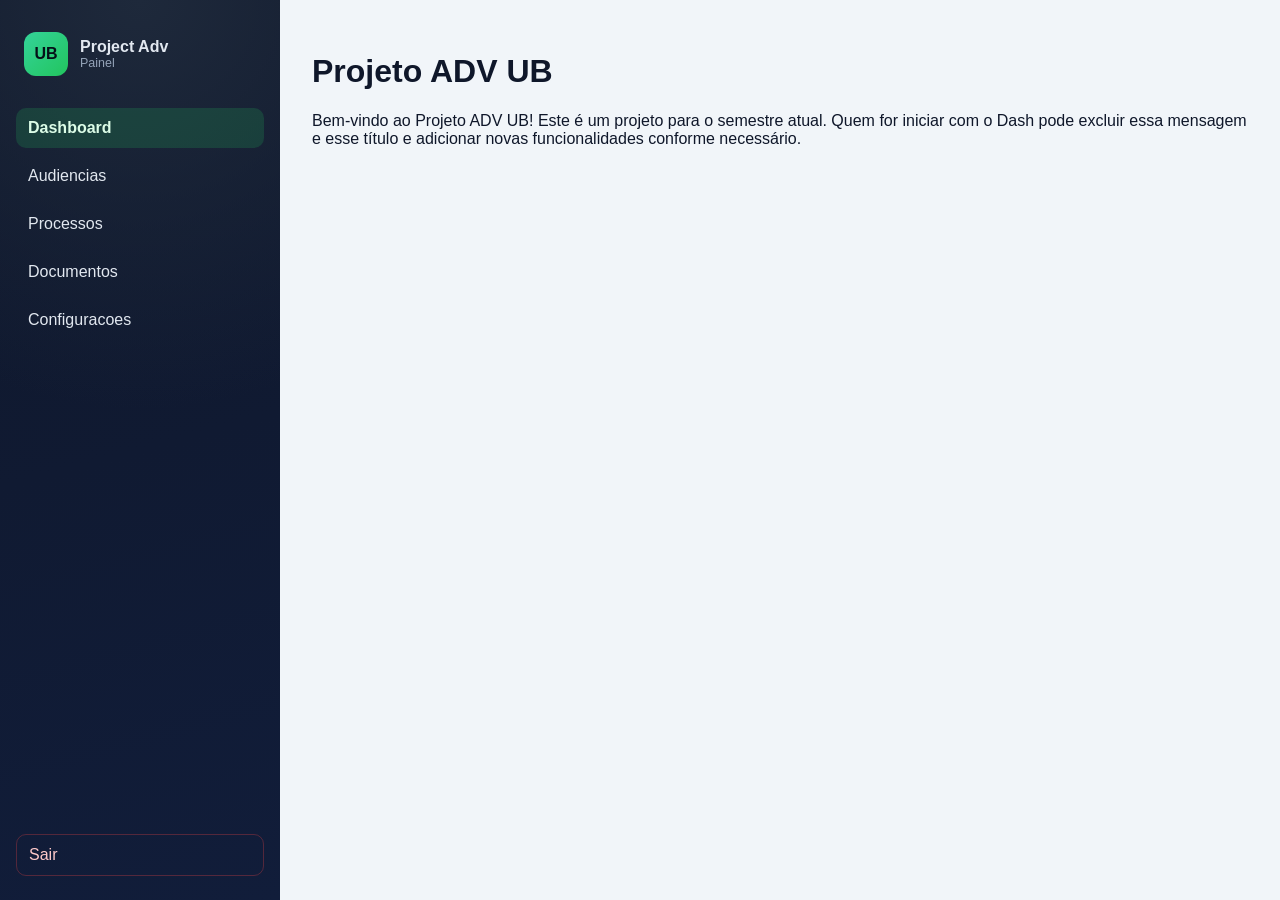
==== pages/dashboard/index.html @ 598d3404 "feat: criação do dashboard e estrutura de paginas" ====
<!doctype html>
<html lang="en">
  <head>
    <meta charset="UTF-8" />
    <meta name="viewport" content="width=device-width, initial-scale=1.0" />
    <title>Projeto ADV UB</title>
    <link rel="stylesheet" href="../../assets/global.css" />
    <link rel="stylesheet" href="../../Components/sidebar/sidebar.css" />
  </head>
  <body>
    <div class="layout">
      <app-sidebar current="dashboard" root-prefix="../../"></app-sidebar>

      <main class="content">
        <h1>Projeto ADV UB</h1>
        <p>
          Bem-vindo ao Projeto ADV UB! Este é um projeto para o semestre atual.
          Quem for iniciar com o Dash pode excluir essa mensagem e esse título e
          adicionar novas funcionalidades conforme necessário.
        </p>
      </main>
    </div>

    <script src="../../Components/sidebar/sidebar.js"></script>
  </body>
</html>
---- assets/global.css ----
body {
  margin: 0;
  font-family: "Segoe UI", Tahoma, Geneva, Verdana, sans-serif;
  background: #f1f5f9;
  color: #0f172a;
}

.layout {
  display: flex;
  min-height: 100vh;
}

.content {
  flex: 1;
  padding: 32px;
}

@media (max-width: 900px) {
  .layout {
    flex-direction: column;
  }
}
---- Components/sidebar/sidebar.css ----
:root {
  --sidebar-bg: #0f172a;
  --sidebar-bg-soft: #111d3a;
  --sidebar-text: #e2e8f0;
  --sidebar-muted: #94a3b8;
  --sidebar-accent: #22c55e;
  --sidebar-danger: #ef4444;
  --sidebar-width: 280px;
}

* {
  box-sizing: border-box;
}

.sidebar {
  width: var(--sidebar-width);
  min-height: 100vh;
  padding: 24px 16px;
  display: flex;
  flex-direction: column;
  gap: 24px;
  background:
    radial-gradient(circle at top, #1e293b 0%, transparent 45%),
    linear-gradient(165deg, var(--sidebar-bg) 0%, var(--sidebar-bg-soft) 100%);
  color: var(--sidebar-text);
  font-family: "Segoe UI", Tahoma, Geneva, Verdana, sans-serif;
}

.sidebar__logo {
  display: flex;
  align-items: center;
  gap: 12px;
  padding: 8px;
}

.sidebar__logo-badge {
  width: 44px;
  height: 44px;
  border-radius: 12px;
  display: grid;
  place-items: center;
  font-weight: 700;
  color: #041018;
  background: linear-gradient(135deg, #34d399 0%, #22c55e 100%);
}

.sidebar__logo-text {
  display: flex;
  flex-direction: column;
  line-height: 1.2;
}

.sidebar__logo-text strong {
  font-size: 1rem;
}

.sidebar__logo-text small {
  color: var(--sidebar-muted);
  font-size: 0.78rem;
}

.sidebar__nav {
  display: flex;
  flex-direction: column;
  gap: 8px;
}

.sidebar__link {
  text-decoration: none;
  color: var(--sidebar-text);
  padding: 11px 12px;
  border-radius: 10px;
  transition:
    background-color 0.2s ease,
    transform 0.2s ease;
}

.sidebar__link:hover {
  background-color: rgb(148 163 184 / 12%);
  transform: translateX(2px);
}

.sidebar__link.is-active {
  background-color: rgb(34 197 94 / 18%);
  color: #dcfce7;
  font-weight: 600;
}

.sidebar__logout {
  margin-top: auto;
  color: #fecaca;
  border: 1px solid rgb(239 68 68 / 30%);
}

.sidebar__logout:hover {
  background-color: rgb(239 68 68 / 20%);
}

@media (max-width: 900px) {
  .sidebar {
    width: 100%;
    min-height: auto;
    border-radius: 0 0 16px 16px;
  }

  .sidebar__nav {
    gap: 4px;
  }
}
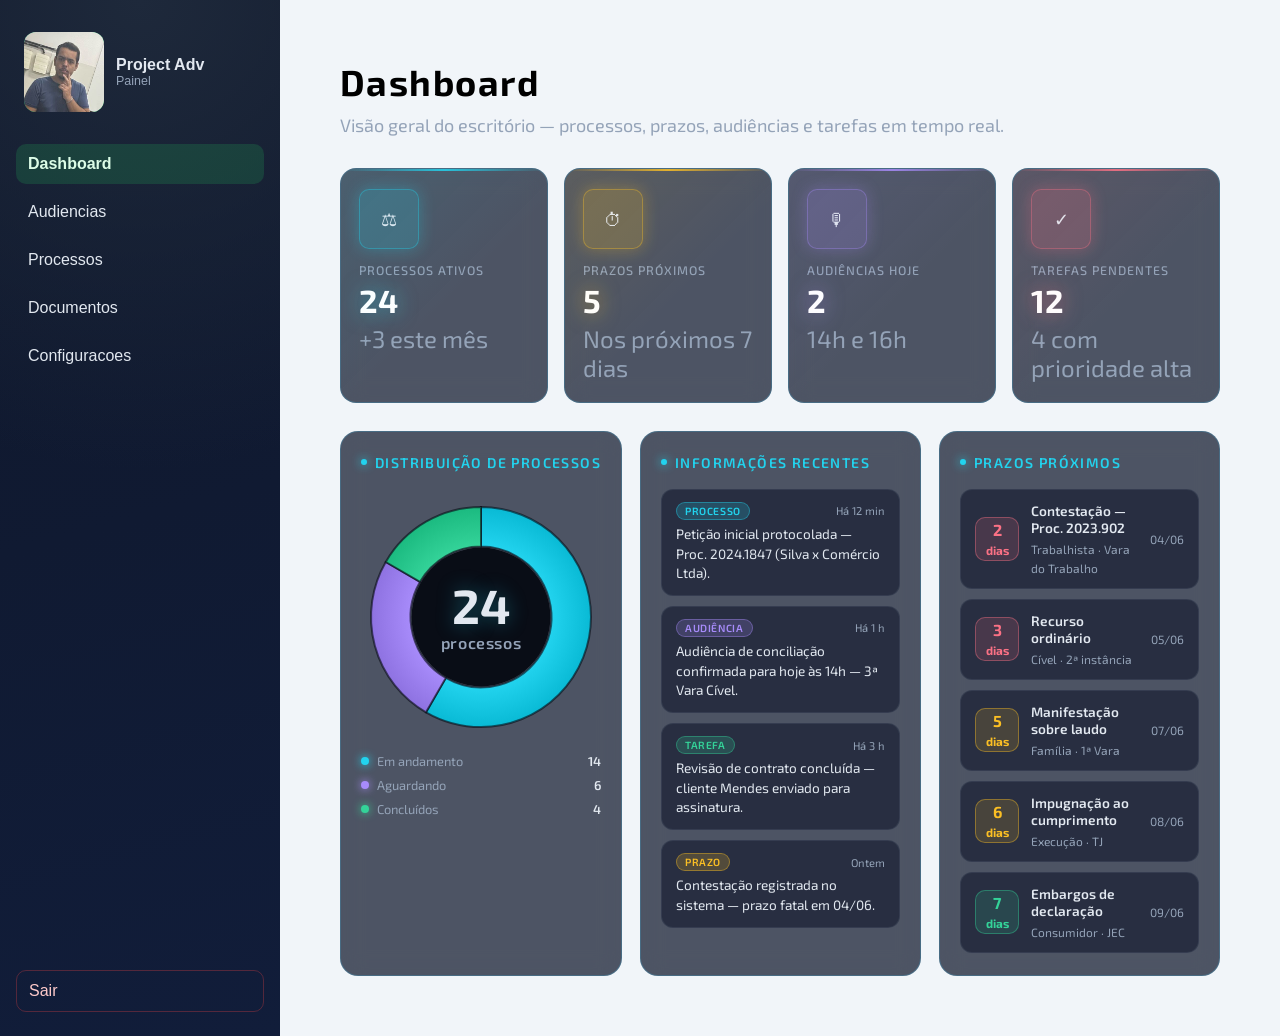
==== commit d5a2493b: "feat:dashboard e  estilizaçao de mobile para responsividade do sidebar" ====
--- a/pages/dashboard/index.html
+++ b/pages/dashboard/index.html
@@ -1,26 +1,160 @@
 <!doctype html>
-<html lang="en">
+<html lang="pt-BR">
   <head>
     <meta charset="UTF-8" />
     <meta name="viewport" content="width=device-width, initial-scale=1.0" />
-    <title>Projeto ADV UB</title>
+    <title>Dashboard | Projeto ADV UB</title>
     <link rel="stylesheet" href="../../assets/global.css" />
     <link rel="stylesheet" href="../../Components/sidebar/sidebar.css" />
+    <link rel="stylesheet" href="dashboard.css" />
   </head>
   <body>
     <div class="layout">
       <app-sidebar current="dashboard" root-prefix="../../"></app-sidebar>
 
       <main class="content">
-        <h1>Projeto ADV UB</h1>
-        <p>
-          Bem-vindo ao Projeto ADV UB! Este é um projeto para o semestre atual.
-          Quem for iniciar com o Dash pode excluir essa mensagem e esse título e
-          adicionar novas funcionalidades conforme necessário.
-        </p>
+        <section class="dashboard">
+          <header class="dashboard__header">
+            <h1 class="dashboard__title">Dashboard</h1>
+            <p class="dashboard__subtitle">Visão geral do escritório — processos, prazos, audiências e tarefas em tempo real.</p>
+          </header>
+
+          <div class="dashboard__kpi-grid">
+            <article class="kpi-card kpi-card--cyan">
+              <div class="kpi-card__icon" aria-hidden="true">⚖</div>
+              <p class="kpi-card__label">Processos ativos</p>
+              <p class="kpi-card__value">24</p>
+              <p class="kpi-card__hint">+3 este mês</p>
+            </article>
+
+            <article class="kpi-card kpi-card--amber">
+              <div class="kpi-card__icon" aria-hidden="true">⏱</div>
+              <p class="kpi-card__label">Prazos próximos</p>
+              <p class="kpi-card__value">5</p>
+              <p class="kpi-card__hint">Nos próximos 7 dias</p> 
+            </article>
+
+            <article class="kpi-card kpi-card--purple">
+              <div class="kpi-card__icon" aria-hidden="true">🎙</div>
+              <p class="kpi-card__label">Audiências hoje</p>
+              <p class="kpi-card__value">2</p>
+              <p class="kpi-card__hint">14h e 16h</p>
+            </article>
+
+            <article class="kpi-card kpi-card--rose">
+              <div class="kpi-card__icon" aria-hidden="true">✓</div>
+              <p class="kpi-card__label">Tarefas pendentes</p>
+              <p class="kpi-card__value">12</p>
+              <p class="kpi-card__hint">4 com prioridade alta</p>
+            </article>
+          </div>
+
+          <div class="dashboard__panels">
+            <article class="panel panel--chart">
+              <h2 class="panel__title">Distribuição de processos</h2>
+              <div class="chart-wrap">
+                <canvas id="processChart" aria-label="Gráfico circular de processos"></canvas>
+                <div class="chart-center" aria-hidden="true">
+                  <span class="chart-center__value" id="chartTotal">24</span>
+                  <span class="chart-center__label">processos</span>
+                </div>
+              </div>
+              <ul class="chart-legend" id="chartLegend"></ul>
+            </article>
+
+            <article class="panel">
+              <h2 class="panel__title">Informações recentes</h2>
+              <ul class="feed-list">
+                <li class="feed-item">
+                  <div class="feed-item__meta">
+                    <span class="feed-item__tag" style="--tag-color: #22d3ee">Processo</span>
+                    <time class="feed-item__time">Há 12 min</time>
+                  </div>
+                  <p class="feed-item__text">
+                    Petição inicial protocolada — Proc. 2024.1847 (Silva x Comércio Ltda).
+                  </p>
+                </li>
+                <li class="feed-item">
+                  <div class="feed-item__meta">
+                    <span class="feed-item__tag" style="--tag-color: #a78bfa">Audiência</span>
+                    <time class="feed-item__time">Há 1 h</time>
+                  </div>
+                  <p class="feed-item__text">
+                    Audiência de conciliação confirmada para hoje às 14h — 3ª Vara Cível.
+                  </p>
+                </li>
+                <li class="feed-item">
+                  <div class="feed-item__meta">
+                    <span class="feed-item__tag" style="--tag-color: #34d399">Tarefa</span>
+                    <time class="feed-item__time">Há 3 h</time>
+                  </div>
+                  <p class="feed-item__text">
+                    Revisão de contrato concluída — cliente Mendes enviado para assinatura.
+                  </p>
+                </li>
+                <li class="feed-item">
+                  <div class="feed-item__meta">
+                    <span class="feed-item__tag" style="--tag-color: #fbbf24">Prazo</span>
+                    <time class="feed-item__time">Ontem</time>
+                  </div>
+                  <p class="feed-item__text">
+                    Contestação registrada no sistema — prazo fatal em 04/06.
+                  </p>
+                </li>
+              </ul>
+            </article>
+
+            <article class="panel">
+              <h2 class="panel__title">Prazos próximos</h2>
+              <ul class="deadline-list">
+                <li class="deadline-item deadline-item--urgent">
+                  <div class="deadline-item__days"><span>2</span>dias</div>
+                  <div class="deadline-item__info">
+                    <strong>Contestação — Proc. 2023.902</strong>
+                    <small>Trabalhista · Vara do Trabalho</small>
+                  </div>
+                  <time class="deadline-item__date">04/06</time>
+                </li>
+                <li class="deadline-item deadline-item--urgent">
+                  <div class="deadline-item__days"><span>3</span>dias</div>
+                  <div class="deadline-item__info">
+                    <strong>Recurso ordinário</strong>
+                    <small>Cível · 2ª instância</small>
+                  </div>
+                  <time class="deadline-item__date">05/06</time>
+                </li>
+                <li class="deadline-item deadline-item--warning">
+                  <div class="deadline-item__days"><span>5</span>dias</div>
+                  <div class="deadline-item__info">
+                    <strong>Manifestação sobre laudo</strong>
+                    <small>Família · 1ª Vara</small>
+                  </div>
+                  <time class="deadline-item__date">07/06</time>
+                </li>
+                <li class="deadline-item deadline-item--warning">
+                  <div class="deadline-item__days"><span>6</span>dias</div>
+                  <div class="deadline-item__info">
+                    <strong>Impugnação ao cumprimento</strong>
+                    <small>Execução · TJ</small>
+                  </div>
+                  <time class="deadline-item__date">08/06</time>
+                </li>
+                <li class="deadline-item deadline-item--normal">
+                  <div class="deadline-item__days"><span>7</span>dias</div>
+                  <div class="deadline-item__info">
+                    <strong>Embargos de declaração</strong>
+                    <small>Consumidor · JEC</small>
+                  </div>
+                  <time class="deadline-item__date">09/06</time>
+                </li>
+              </ul>
+            </article>
+          </div>
+        </section>
       </main>
     </div>
 
     <script src="../../Components/sidebar/sidebar.js"></script>
+    <script src="dashboard.js"></script>
   </body>
 </html>
--- a/assets/global.css
+++ b/assets/global.css
@@ -7,16 +7,26 @@
 
 .layout {
   display: flex;
+  align-items: stretch;
   min-height: 100vh;
+}
+
+app-sidebar {
+  display: flex;
+  align-self: stretch;
 }
 
 .content {
   flex: 1;
-  padding: 32px;
+  padding: 60px;
 }
 
 @media (max-width: 900px) {
   .layout {
     flex-direction: column;
   }
+
+  .layout .content {
+    padding-top: calc(var(--sidebar-mobile-bar, 56px) + 24px);
+  }
 }
--- a/Components/sidebar/sidebar.css
+++ b/Components/sidebar/sidebar.css
@@ -6,15 +6,32 @@
   --sidebar-accent: #22c55e;
   --sidebar-danger: #ef4444;
   --sidebar-width: 280px;
+  --sidebar-mobile-bar: 56px;
 }
 
 * {
   box-sizing: border-box;
 }
 
+.sidebar-shell {
+  display: flex;
+  flex-shrink: 0;
+  align-self: stretch;
+  min-height: 100vh;
+}
+
+.sidebar-mobile-bar {
+  display: none;
+}
+
+.sidebar-overlay {
+  display: none;
+}
+
 .sidebar {
   width: var(--sidebar-width);
-  min-height: 100vh;
+  min-height: 100%;
+  flex: 1;
   padding: 24px 16px;
   display: flex;
   flex-direction: column;
@@ -26,6 +43,32 @@
   font-family: "Segoe UI", Tahoma, Geneva, Verdana, sans-serif;
 }
 
+.sidebar__header {
+  display: flex;
+  align-items: center;
+  justify-content: space-between;
+  gap: 12px;
+}
+
+.sidebar__close {
+  display: none;
+  width: 36px;
+  height: 36px;
+  border: 1px solid rgb(148 163 184 / 25%);
+  border-radius: 10px;
+  background: rgb(148 163 184 / 10%);
+  color: var(--sidebar-text);
+  cursor: pointer;
+  place-items: center;
+  font-size: 1.25rem;
+  line-height: 1;
+  transition: background-color 0.2s ease;
+}
+
+.sidebar__close:hover {
+  background: rgb(148 163 184 / 20%);
+}
+
 .sidebar__logo {
   display: flex;
   align-items: center;
@@ -33,15 +76,22 @@
   padding: 8px;
 }
 
+.sidebar__logo-badge-wrap {
+  width: 80px;
+  height: 80px;
+  border-radius: 12px;
+  overflow: hidden;
+  flex-shrink: 0;
+  background: linear-gradient(135deg, #34d399 0%, #22c55e 100%);
+}
+
 .sidebar__logo-badge {
-  width: 44px;
-  height: 44px;
-  border-radius: 12px;
-  display: grid;
-  place-items: center;
-  font-weight: 700;
-  color: #041018;
-  background: linear-gradient(135deg, #34d399 0%, #22c55e 100%);
+  width: 100%;
+  height: 100%;
+  display: block;
+  object-fit: cover;
+  object-position: center;
+  transform: scale(1.55);
 }
 
 .sidebar__logo-text {
@@ -96,14 +146,134 @@
   background-color: rgb(239 68 68 / 20%);
 }
 
+.sidebar-toggle {
+  display: none;
+  width: 40px;
+  height: 40px;
+  padding: 0;
+  border: none;
+  border-radius: 10px;
+  background: linear-gradient(165deg, var(--sidebar-bg) 0%, var(--sidebar-bg-soft) 100%);
+  cursor: pointer;
+  flex-direction: column;
+  align-items: center;
+  justify-content: center;
+  gap: 5px;
+}
+
+.sidebar-toggle span {
+  display: block;
+  width: 20px;
+  height: 2px;
+  border-radius: 2px;
+  background: var(--sidebar-text);
+  transition: transform 0.25s ease, opacity 0.25s ease;
+}
+
+.sidebar-shell.is-open .sidebar-toggle span:nth-child(1) {
+  transform: translateY(7px) rotate(45deg);
+}
+
+.sidebar-shell.is-open .sidebar-toggle span:nth-child(2) {
+  opacity: 0;
+}
+
+.sidebar-shell.is-open .sidebar-toggle span:nth-child(3) {
+  transform: translateY(-7px) rotate(-45deg);
+}
+
 @media (max-width: 900px) {
+  app-sidebar {
+    display: block;
+    min-height: 0;
+    height: 0;
+  }
+
+  .sidebar-shell {
+    display: block;
+    position: static;
+    min-height: 0;
+    height: 0;
+  }
+
+  .sidebar-mobile-bar {
+    display: flex;
+    align-items: center;
+    gap: 14px;
+    position: fixed;
+    top: 0;
+    left: 0;
+    right: 0;
+    z-index: 400;
+    height: var(--sidebar-mobile-bar);
+    padding: 0 16px;
+    background:
+      radial-gradient(circle at top, #1e293b 0%, transparent 45%),
+      linear-gradient(165deg, var(--sidebar-bg) 0%, var(--sidebar-bg-soft) 100%);
+    border-bottom: 1px solid rgb(148 163 184 / 15%);
+    box-shadow: 0 4px 24px rgb(0 0 0 / 25%);
+  }
+
+  .sidebar-toggle {
+    display: flex;
+  }
+
+  .sidebar-mobile-bar__title {
+    font-size: 0.95rem;
+    font-weight: 600;
+    color: var(--sidebar-text);
+    letter-spacing: 0.02em;
+  }
+
+  .sidebar-overlay {
+    display: block;
+    position: fixed;
+    inset: 0;
+    z-index: 500;
+    background: rgb(2 6 23 / 65%);
+    backdrop-filter: blur(2px);
+    opacity: 0;
+    visibility: hidden;
+    pointer-events: none;
+    transition:
+      opacity 0.3s ease,
+      visibility 0.3s ease;
+  }
+
+  .sidebar-shell.is-open .sidebar-overlay {
+    opacity: 1;
+    visibility: visible;
+    pointer-events: auto;
+  }
+
   .sidebar {
-    width: 100%;
-    min-height: auto;
-    border-radius: 0 0 16px 16px;
+    position: fixed;
+    top: 0;
+    left: 0;
+    z-index: 600;
+    width: min(var(--sidebar-width), 88vw);
+    height: 100dvh;
+    min-height: 100dvh;
+    flex: none;
+    transform: translateX(-105%);
+    transition: transform 0.32s cubic-bezier(0.4, 0, 0.2, 1);
+    border-radius: 0;
+    box-shadow: 8px 0 32px rgb(0 0 0 / 35%);
+  }
+
+  .sidebar-shell.is-open .sidebar {
+    transform: translateX(0);
+  }
+
+  .sidebar__close {
+    display: grid;
   }
 
   .sidebar__nav {
     gap: 4px;
   }
-}
+
+  body.sidebar-open {
+    overflow: hidden;
+  }
+}
--- a/pages/dashboard/dashboard.css
+++ b/pages/dashboard/dashboard.css
@@ -0,0 +1,393 @@
+@import url("https://fonts.googleapis.com/css2?family=Exo+2:wght@400;500;600;700&display=swap");
+
+.dashboard {
+  --dash-bg: #070b14;
+  --dash-surface: rgba(15, 23, 42, 0.72);
+  --dash-border: rgba(56, 189, 248, 0.22);
+  --dash-text: #e2e8f0;
+  --dash-muted: #94a3b8;
+  --dash-cyan: #22d3ee;
+  --dash-purple: #a78bfa;
+  --dash-amber: #fbbf24;
+  --dash-rose: #fb7185;
+  --dash-emerald: #34d399;
+  font-family: "Exo 2", "Segoe UI", sans-serif;
+  color: var(--dash-text);
+  max-width: 1280px;
+}
+
+.dashboard__header {
+  margin-bottom: 28px;
+}
+
+.dashboard__title {
+  margin: 0 0 8px;
+  font-size: clamp(1.75rem, 3vw, 2.25rem);
+  font-weight: 700;
+  letter-spacing: 0.04em;
+  background: black;
+  -webkit-background-clip: text;
+  background-clip: text;
+  color: transparent;
+}
+
+.dashboard__subtitle {
+  margin: 0;
+  color: var(--dash-muted);
+  line-height: 1.6;
+  font-size: 18px;
+  white-space: nowrap;
+}
+
+.dashboard__kpi-grid {
+  display: grid;
+  grid-template-columns: repeat(4, 1fr);
+  gap: 16px;
+  margin-bottom: 28px;
+}
+
+.kpi-card {
+  position: relative;
+  padding: 20px 18px;
+  border-radius: 16px;
+  background: var(--dash-surface);
+  border: 1px solid var(--dash-border);
+  backdrop-filter: blur(12px);
+  overflow: hidden;
+  transition: transform 0.25s ease, box-shadow 0.25s ease;
+}
+
+.kpi-card::before {
+  content: "";
+  position: absolute;
+  inset: 0;
+  background: linear-gradient(135deg, var(--glow-color, var(--dash-cyan)) 0%, transparent 55%);
+  opacity: 0.08;
+  pointer-events: none;
+}
+
+.kpi-card::after {
+  content: "";
+  position: absolute;
+  top: 0;
+  left: 0;
+  right: 0;
+  height: 2px;
+  background: linear-gradient(90deg, transparent, var(--glow-color, var(--dash-cyan)), transparent);
+  opacity: 0.85;
+}
+
+.kpi-card:hover {
+  transform: translateY(-3px);
+  box-shadow: 0 12px 32px rgba(0, 0, 0, 0.35), 0 0 24px color-mix(in srgb, var(--glow-color) 25%, transparent);
+}
+
+.kpi-card--cyan { --glow-color: var(--dash-cyan); }
+.kpi-card--amber { --glow-color: var(--dash-amber); }
+.kpi-card--purple { --glow-color: var(--dash-purple); }
+.kpi-card--rose { --glow-color: var(--dash-rose); }
+
+.kpi-card__icon {
+  width: 60px;
+  height: 60px;
+  margin-bottom: 14px;
+  border-radius: 10px;
+  display: grid;
+  place-items: center;
+  font-size: 1.1rem;
+  background: color-mix(in srgb, var(--glow-color) 18%, transparent);
+  border: 1px solid color-mix(in srgb, var(--glow-color) 35%, transparent);
+  box-shadow: 0 0 16px color-mix(in srgb, var(--glow-color) 30%, transparent);
+}
+
+.kpi-card__label {
+  margin: 0 0 6px;
+  font-size: 0.78rem;
+  font-weight: 500;
+  text-transform: uppercase;
+  letter-spacing: 0.08em;
+  color: var(--dash-muted);
+}
+
+.kpi-card__value {
+  margin: 0;
+  font-size: 2rem;
+  font-weight: 700;
+  line-height: 1;
+  color: #fff;
+  text-shadow: 0 0 20px color-mix(in srgb, var(--glow-color) 50%, transparent);
+}
+
+.kpi-card__hint {
+  margin: 8px 0 0;
+  font-size: 24px;
+  color: var(--dash-muted);
+}
+
+.dashboard__panels {
+  display: grid;
+  grid-template-columns: 1fr 1.1fr 1.1fr;
+  gap: 18px;
+}
+
+.panel {
+  border-radius: 18px;
+  background: var(--dash-surface);
+  border: 1px solid var(--dash-border);
+  backdrop-filter: blur(12px);
+  padding: 22px 20px;
+  min-height: 320px;
+  display: flex;
+  flex-direction: column;
+}
+
+.panel__title {
+  margin: 0 0 18px;
+  font-size: 14px;
+  font-weight: 600;
+  text-transform: uppercase;
+  letter-spacing: 0.1em;
+  color: var(--dash-cyan);
+  display: flex;
+  align-items: center;
+  gap: 8px;
+}
+
+.panel__title::before {
+  content: "";
+  width: 6px;
+  height: 6px;
+  border-radius: 50%;
+  background: var(--dash-cyan);
+  box-shadow: 0 0 10px var(--dash-cyan);
+}
+
+.panel--chart {
+  align-items: center;
+}
+
+.chart-wrap {
+  position: relative;
+  width: 240px;
+  height: 240px;
+  margin: 8px auto 16px;
+  flex-shrink: 0;
+}
+
+.chart-wrap canvas {
+  display: block;
+  width: 100%;
+  height: 100%;
+}
+
+.chart-center {
+  position: absolute;
+  inset: 0;
+  display: flex;
+  flex-direction: column;
+  align-items: center;
+  justify-content: center;
+  gap: 4px;
+  pointer-events: none;
+  text-align: center;
+}
+
+.chart-center__value {
+  font-size: 3rem;
+  font-weight: 700;
+  line-height: 1;
+  color: #e2e8f0;
+  text-shadow: 0 0 20px rgba(34, 211, 238, 0.35);
+}
+
+.chart-center__label {
+  font-size: 1rem;
+  font-weight: 600;
+  letter-spacing: 0.04em;
+  text-transform: lowercase;
+  color: #94a3b8;
+}
+
+.chart-legend {
+  list-style: none;
+  margin: 0;
+  padding: 0;
+  width: 100%;
+  display: flex;
+  flex-direction: column;
+  gap: 8px;
+}
+
+.chart-legend li {
+  display: flex;
+  align-items: center;
+  justify-content: space-between;
+  font-size: 0.8rem;
+  color: var(--dash-muted);
+}
+
+.chart-legend__dot {
+  width: 8px;
+  height: 8px;
+  border-radius: 50%;
+  margin-right: 8px;
+  flex-shrink: 0;
+}
+
+.chart-legend__label {
+  display: flex;
+  align-items: center;
+  flex: 1;
+}
+
+.chart-legend__value {
+  font-weight: 600;
+  color: var(--dash-text);
+}
+
+.feed-list {
+  list-style: none;
+  margin: 0;
+  padding: 0;
+  flex: 1;
+  display: flex;
+  flex-direction: column;
+  gap: 10px;
+  overflow-y: auto;
+}
+
+.feed-item {
+  padding: 12px 14px;
+  border-radius: 12px;
+  background: rgba(15, 23, 42, 0.6);
+  border: 1px solid rgba(148, 163, 184, 0.12);
+  transition: border-color 0.2s ease;
+}
+
+.feed-item:hover {
+  border-color: rgba(34, 211, 238, 0.35);
+}
+
+.feed-item__meta {
+  display: flex;
+  justify-content: space-between;
+  align-items: center;
+  gap: 8px;
+  margin-bottom: 4px;
+}
+
+.feed-item__tag {
+  font-size: 0.65rem;
+  font-weight: 600;
+  text-transform: uppercase;
+  letter-spacing: 0.06em;
+  padding: 2px 8px;
+  border-radius: 999px;
+  background: color-mix(in srgb, var(--tag-color, var(--dash-cyan)) 20%, transparent);
+  color: var(--tag-color, var(--dash-cyan));
+  border: 1px solid color-mix(in srgb, var(--tag-color) 40%, transparent);
+}
+
+.feed-item__time {
+  font-size: 0.7rem;
+  color: var(--dash-muted);
+}
+
+.feed-item__text {
+  margin: 0;
+  font-size: 0.85rem;
+  line-height: 1.45;
+  color: var(--dash-text);
+}
+
+.deadline-list {
+  list-style: none;
+  margin: 0;
+  padding: 0;
+  flex: 1;
+  display: flex;
+  flex-direction: column;
+  gap: 10px;
+}
+
+.deadline-item {
+  display: grid;
+  grid-template-columns: auto 1fr auto;
+  align-items: center;
+  gap: 12px;
+  padding: 12px 14px;
+  border-radius: 12px;
+  background: rgba(15, 23, 42, 0.6);
+  border: 1px solid rgba(148, 163, 184, 0.12);
+}
+
+.deadline-item__days {
+  width: 44px;
+  height: 44px;
+  border-radius: 10px;
+  display: grid;
+  place-items: center;
+  font-size: 0.75rem;
+  font-weight: 700;
+  line-height: 1.1;
+  text-align: center;
+  background: color-mix(in srgb, var(--urgency-color) 15%, transparent);
+  color: var(--urgency-color);
+  border: 1px solid color-mix(in srgb, var(--urgency-color) 40%, transparent);
+}
+
+.deadline-item__days span {
+  display: block;
+  font-size: 1rem;
+}
+
+.deadline-item__info strong {
+  display: block;
+  font-size: 0.85rem;
+  font-weight: 600;
+  margin-bottom: 2px;
+}
+
+.deadline-item__info small {
+  font-size: 0.75rem;
+  color: var(--dash-muted);
+}
+
+.deadline-item__date {
+  font-size: 0.75rem;
+  color: var(--dash-muted);
+  white-space: nowrap;
+}
+
+.deadline-item--urgent { --urgency-color: var(--dash-rose); }
+.deadline-item--warning { --urgency-color: var(--dash-amber); }
+.deadline-item--normal { --urgency-color: var(--dash-emerald); }
+
+.content:has(.dashboard) {
+  background:
+    radial-gradient(ellipse 80% 50% at 50% -20%, rgba(34, 211, 238, 0.12) 0%, transparent 50%),
+    radial-gradient(ellipse 60% 40% at 100% 50%, rgba(167, 139, 250, 0.08) 0%, transparent 45%),
+    linear-gradient(180deg, #0a0f1a 0%, var(--dash-bg) 100%);
+}
+
+@media (max-width: 1100px) {
+  .dashboard__kpi-grid {
+    grid-template-columns: repeat(2, 1fr);
+  }
+
+  .dashboard__panels {
+    grid-template-columns: 1fr;
+  }
+}
+
+@media (max-width: 768px) {
+  .dashboard__subtitle {
+    white-space: normal;
+  }
+}
+
+@media (max-width: 520px) {
+  .dashboard__kpi-grid {
+    grid-template-columns: 1fr;
+  }
+}
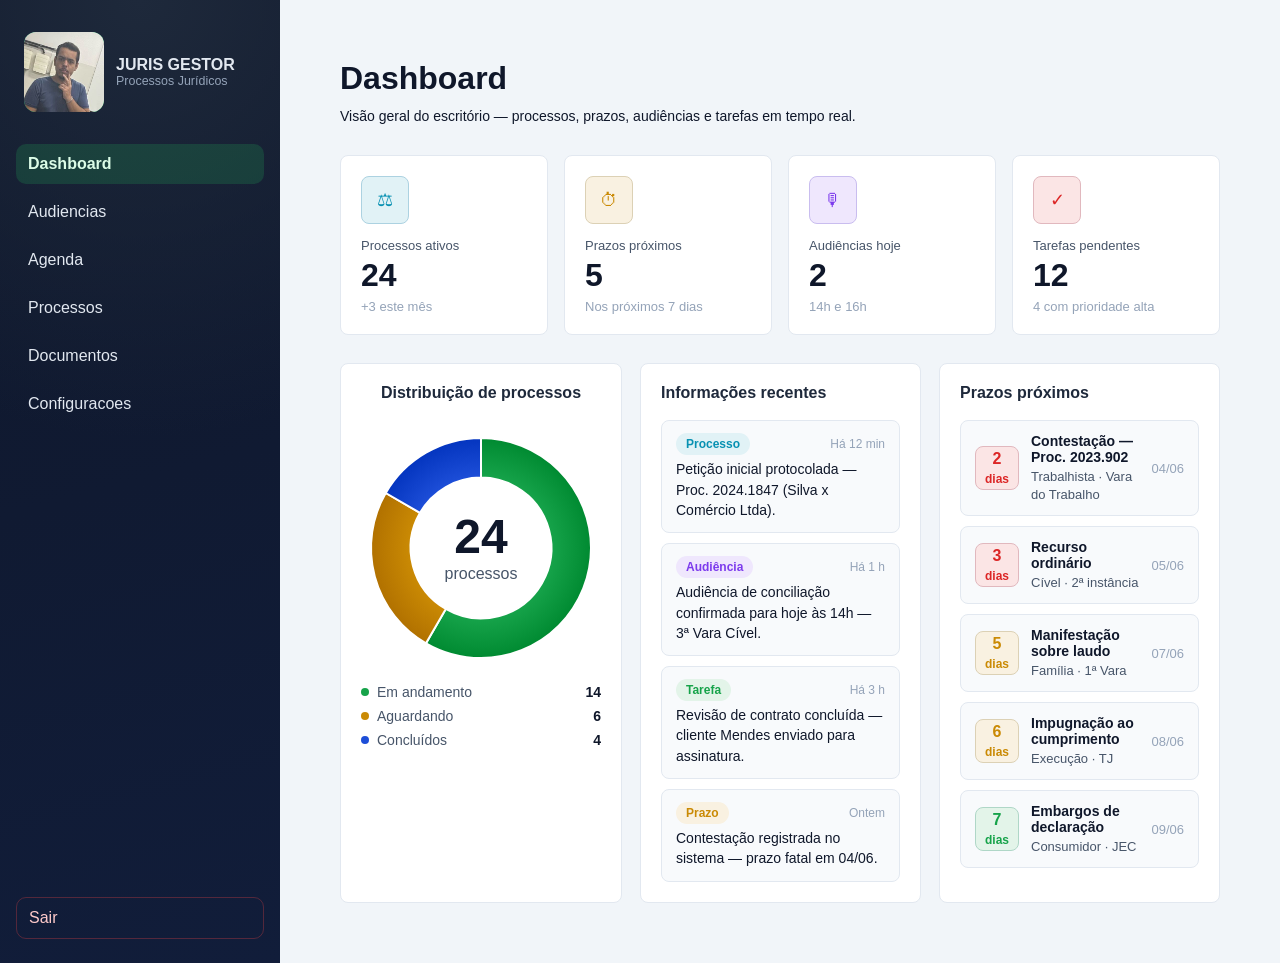
==== commit 6a5634d3: "feat:paginas de agenda audiencia e  estilização do dashboard" ====
--- a/pages/dashboard/index.html
+++ b/pages/dashboard/index.html
@@ -19,7 +19,9 @@
             <p class="dashboard__subtitle">Visão geral do escritório — processos, prazos, audiências e tarefas em tempo real.</p>
           </header>
 
-          <div class="dashboard__kpi-grid">
+          <div class="kpi-carousel">
+            <div class="kpi-carousel__viewport">
+              <div class="dashboard__kpi-grid kpi-carousel__track" id="kpiCarouselTrack">
             <article class="kpi-card kpi-card--cyan">
               <div class="kpi-card__icon" aria-hidden="true">⚖</div>
               <p class="kpi-card__label">Processos ativos</p>
@@ -47,6 +49,27 @@
               <p class="kpi-card__value">12</p>
               <p class="kpi-card__hint">4 com prioridade alta</p>
             </article>
+              </div>
+            </div>
+
+            <div class="kpi-carousel__nav" aria-label="Navegação dos indicadores">
+              <button
+                type="button"
+                class="kpi-carousel__arrow kpi-carousel__arrow--prev"
+                aria-label="Indicador anterior"
+                disabled
+              >
+                <span aria-hidden="true">&#8249;</span>
+              </button>
+              <div class="kpi-carousel__bullets" id="kpiCarouselBullets"></div>
+              <button
+                type="button"
+                class="kpi-carousel__arrow kpi-carousel__arrow--next"
+                aria-label="Próximo indicador"
+              >
+                <span aria-hidden="true">&#8250;</span>
+              </button>
+            </div>
           </div>
 
           <div class="dashboard__panels">
@@ -67,7 +90,7 @@
               <ul class="feed-list">
                 <li class="feed-item">
                   <div class="feed-item__meta">
-                    <span class="feed-item__tag" style="--tag-color: #22d3ee">Processo</span>
+                    <span class="feed-item__tag feed-item__tag--processo">Processo</span>
                     <time class="feed-item__time">Há 12 min</time>
                   </div>
                   <p class="feed-item__text">
@@ -76,7 +99,7 @@
                 </li>
                 <li class="feed-item">
                   <div class="feed-item__meta">
-                    <span class="feed-item__tag" style="--tag-color: #a78bfa">Audiência</span>
+                    <span class="feed-item__tag feed-item__tag--audiencia">Audiência</span>
                     <time class="feed-item__time">Há 1 h</time>
                   </div>
                   <p class="feed-item__text">
@@ -85,7 +108,7 @@
                 </li>
                 <li class="feed-item">
                   <div class="feed-item__meta">
-                    <span class="feed-item__tag" style="--tag-color: #34d399">Tarefa</span>
+                    <span class="feed-item__tag feed-item__tag--tarefa">Tarefa</span>
                     <time class="feed-item__time">Há 3 h</time>
                   </div>
                   <p class="feed-item__text">
@@ -94,7 +117,7 @@
                 </li>
                 <li class="feed-item">
                   <div class="feed-item__meta">
-                    <span class="feed-item__tag" style="--tag-color: #fbbf24">Prazo</span>
+                    <span class="feed-item__tag feed-item__tag--prazo">Prazo</span>
                     <time class="feed-item__time">Ontem</time>
                   </div>
                   <p class="feed-item__text">
--- a/pages/dashboard/dashboard.css
+++ b/pages/dashboard/dashboard.css
@@ -1,18 +1,17 @@
-@import url("https://fonts.googleapis.com/css2?family=Exo+2:wght@400;500;600;700&display=swap");
-
 .dashboard {
-  --dash-bg: #070b14;
-  --dash-surface: rgba(15, 23, 42, 0.72);
-  --dash-border: rgba(56, 189, 248, 0.22);
-  --dash-text: #e2e8f0;
-  --dash-muted: #94a3b8;
-  --dash-cyan: #22d3ee;
-  --dash-purple: #a78bfa;
-  --dash-amber: #fbbf24;
-  --dash-rose: #fb7185;
-  --dash-emerald: #34d399;
-  font-family: "Exo 2", "Segoe UI", sans-serif;
-  color: var(--dash-text);
+  --accent: #1e293b;
+  --bg-card: #ffffff;
+  --border: #e2e8f0;
+  --text-dark: #0f172a;
+  --text-mid: #475569;
+  --text-light: #94a3b8;
+  --dash-cyan: #0891b2;
+  --dash-purple: #7c3aed;
+  --dash-amber: #ca8a04;
+  --dash-rose: #dc2626;
+  --dash-emerald: #16a34a;
+  --radius: 8px;
+  color: var(--text-dark);
   max-width: 1280px;
 }
 
@@ -22,64 +21,99 @@
 
 .dashboard__title {
   margin: 0 0 8px;
-  font-size: clamp(1.75rem, 3vw, 2.25rem);
+  font-size: clamp(1.75rem, 3vw, 2rem);
   font-weight: 700;
-  letter-spacing: 0.04em;
-  background: black;
-  -webkit-background-clip: text;
-  background-clip: text;
-  color: transparent;
+  color: var(--text-dark);
 }
 
 .dashboard__subtitle {
   margin: 0;
-  color: var(--dash-muted);
+  color: var(--text-dark);
   line-height: 1.6;
-  font-size: 18px;
-  white-space: nowrap;
+  font-size: 14px;
 }
 
 .dashboard__kpi-grid {
   display: grid;
   grid-template-columns: repeat(4, 1fr);
   gap: 16px;
+}
+
+.kpi-carousel {
   margin-bottom: 28px;
+}
+
+.kpi-carousel__nav {
+  display: none;
+  align-items: center;
+  justify-content: center;
+  gap: 14px;
+  margin-top: 14px;
+}
+
+.kpi-carousel__arrow {
+  width: 36px;
+  height: 36px;
+  border: 1px solid var(--border);
+  border-radius: 50%;
+  background: var(--bg-card);
+  color: var(--text-dark);
+  font-size: 1.35rem;
+  line-height: 1;
+  cursor: pointer;
+  display: grid;
+  place-items: center;
+  padding: 0;
+  transition: background-color 0.2s ease, border-color 0.2s ease, opacity 0.2s ease;
+}
+
+.kpi-carousel__arrow:hover:not(:disabled) {
+  background: #f8fafc;
+  border-color: #cbd5e1;
+}
+
+.kpi-carousel__arrow:disabled {
+  opacity: 0.35;
+  cursor: not-allowed;
+}
+
+.kpi-carousel__bullets {
+  display: flex;
+  align-items: center;
+  gap: 8px;
+}
+
+.kpi-carousel__bullet {
+  width: 8px;
+  height: 8px;
+  border-radius: 50%;
+  border: none;
+  padding: 0;
+  background: #cbd5e1;
+  cursor: pointer;
+  transition: background-color 0.2s ease, transform 0.2s ease;
+}
+
+.kpi-carousel__bullet.is-active {
+  background: var(--accent);
+  transform: scale(1.2);
+}
+
+.kpi-carousel__bullet:hover {
+  background: var(--text-mid);
 }
 
 .kpi-card {
   position: relative;
-  padding: 20px 18px;
-  border-radius: 16px;
-  background: var(--dash-surface);
-  border: 1px solid var(--dash-border);
-  backdrop-filter: blur(12px);
-  overflow: hidden;
-  transition: transform 0.25s ease, box-shadow 0.25s ease;
-}
-
-.kpi-card::before {
-  content: "";
-  position: absolute;
-  inset: 0;
-  background: linear-gradient(135deg, var(--glow-color, var(--dash-cyan)) 0%, transparent 55%);
-  opacity: 0.08;
-  pointer-events: none;
-}
-
-.kpi-card::after {
-  content: "";
-  position: absolute;
-  top: 0;
-  left: 0;
-  right: 0;
-  height: 2px;
-  background: linear-gradient(90deg, transparent, var(--glow-color, var(--dash-cyan)), transparent);
-  opacity: 0.85;
+  padding: 20px;
+  border-radius: var(--radius);
+  background: var(--bg-card);
+  border: 1px solid var(--border);
+  transition: box-shadow 0.2s ease;
 }
 
 .kpi-card:hover {
-  transform: translateY(-3px);
-  box-shadow: 0 12px 32px rgba(0, 0, 0, 0.35), 0 0 24px color-mix(in srgb, var(--glow-color) 25%, transparent);
+  box-shadow: 0 1px 3px rgba(0, 0, 0, 0.08), 0 4px 16px rgba(0, 0, 0, 0.05);
 }
 
 .kpi-card--cyan { --glow-color: var(--dash-cyan); }
@@ -88,25 +122,23 @@
 .kpi-card--rose { --glow-color: var(--dash-rose); }
 
 .kpi-card__icon {
-  width: 60px;
-  height: 60px;
+  width: 48px;
+  height: 48px;
   margin-bottom: 14px;
-  border-radius: 10px;
+  border-radius: 8px;
   display: grid;
   place-items: center;
   font-size: 1.1rem;
-  background: color-mix(in srgb, var(--glow-color) 18%, transparent);
-  border: 1px solid color-mix(in srgb, var(--glow-color) 35%, transparent);
-  box-shadow: 0 0 16px color-mix(in srgb, var(--glow-color) 30%, transparent);
+  background: color-mix(in srgb, var(--glow-color) 12%, #fff);
+  color: var(--glow-color);
+  border: 1px solid color-mix(in srgb, var(--glow-color) 25%, #e2e8f0);
 }
 
 .kpi-card__label {
   margin: 0 0 6px;
-  font-size: 0.78rem;
+  font-size: 13px;
   font-weight: 500;
-  text-transform: uppercase;
-  letter-spacing: 0.08em;
-  color: var(--dash-muted);
+  color: var(--text-mid);
 }
 
 .kpi-card__value {
@@ -114,14 +146,13 @@
   font-size: 2rem;
   font-weight: 700;
   line-height: 1;
-  color: #fff;
-  text-shadow: 0 0 20px color-mix(in srgb, var(--glow-color) 50%, transparent);
+  color: var(--text-dark);
 }
 
 .kpi-card__hint {
   margin: 8px 0 0;
-  font-size: 24px;
-  color: var(--dash-muted);
+  font-size: 13px;
+  color: var(--text-light);
 }
 
 .dashboard__panels {
@@ -131,11 +162,10 @@
 }
 
 .panel {
-  border-radius: 18px;
-  background: var(--dash-surface);
-  border: 1px solid var(--dash-border);
-  backdrop-filter: blur(12px);
-  padding: 22px 20px;
+  border-radius: var(--radius);
+  background: var(--bg-card);
+  border: 1px solid var(--border);
+  padding: 20px;
   min-height: 320px;
   display: flex;
   flex-direction: column;
@@ -143,23 +173,9 @@
 
 .panel__title {
   margin: 0 0 18px;
-  font-size: 14px;
+  font-size: 16px;
   font-weight: 600;
-  text-transform: uppercase;
-  letter-spacing: 0.1em;
-  color: var(--dash-cyan);
-  display: flex;
-  align-items: center;
-  gap: 8px;
-}
-
-.panel__title::before {
-  content: "";
-  width: 6px;
-  height: 6px;
-  border-radius: 50%;
-  background: var(--dash-cyan);
-  box-shadow: 0 0 10px var(--dash-cyan);
+  color: var(--accent);
 }
 
 .panel--chart {
@@ -196,16 +212,13 @@
   font-size: 3rem;
   font-weight: 700;
   line-height: 1;
-  color: #e2e8f0;
-  text-shadow: 0 0 20px rgba(34, 211, 238, 0.35);
+  color: var(--text-dark);
 }
 
 .chart-center__label {
   font-size: 1rem;
-  font-weight: 600;
-  letter-spacing: 0.04em;
-  text-transform: lowercase;
-  color: #94a3b8;
+  font-weight: 500;
+  color: var(--text-mid);
 }
 
 .chart-legend {
@@ -222,8 +235,8 @@
   display: flex;
   align-items: center;
   justify-content: space-between;
-  font-size: 0.8rem;
-  color: var(--dash-muted);
+  font-size: 14px;
+  color: var(--text-mid);
 }
 
 .chart-legend__dot {
@@ -242,7 +255,7 @@
 
 .chart-legend__value {
   font-weight: 600;
-  color: var(--dash-text);
+  color: var(--text-dark);
 }
 
 .feed-list {
@@ -258,14 +271,14 @@
 
 .feed-item {
   padding: 12px 14px;
-  border-radius: 12px;
-  background: rgba(15, 23, 42, 0.6);
-  border: 1px solid rgba(148, 163, 184, 0.12);
+  border-radius: 8px;
+  background: #f8fafc;
+  border: 1px solid var(--border);
   transition: border-color 0.2s ease;
 }
 
 .feed-item:hover {
-  border-color: rgba(34, 211, 238, 0.35);
+  border-color: #cbd5e1;
 }
 
 .feed-item__meta {
@@ -277,27 +290,40 @@
 }
 
 .feed-item__tag {
-  font-size: 0.65rem;
+  font-size: 12px;
   font-weight: 600;
-  text-transform: uppercase;
-  letter-spacing: 0.06em;
-  padding: 2px 8px;
-  border-radius: 999px;
-  background: color-mix(in srgb, var(--tag-color, var(--dash-cyan)) 20%, transparent);
+  padding: 4px 10px;
+  border-radius: 20px;
+  background: color-mix(in srgb, var(--tag-color, var(--dash-cyan)) 12%, #fff);
   color: var(--tag-color, var(--dash-cyan));
-  border: 1px solid color-mix(in srgb, var(--tag-color) 40%, transparent);
+}
+
+.feed-item__tag--processo {
+  --tag-color: var(--dash-cyan);
+}
+
+.feed-item__tag--audiencia {
+  --tag-color: var(--dash-purple);
+}
+
+.feed-item__tag--tarefa {
+  --tag-color: var(--dash-emerald);
+}
+
+.feed-item__tag--prazo {
+  --tag-color: var(--dash-amber);
 }
 
 .feed-item__time {
-  font-size: 0.7rem;
-  color: var(--dash-muted);
+  font-size: 12px;
+  color: var(--text-light);
 }
 
 .feed-item__text {
   margin: 0;
-  font-size: 0.85rem;
+  font-size: 14px;
   line-height: 1.45;
-  color: var(--dash-text);
+  color: var(--text-dark);
 }
 
 .deadline-list {
@@ -316,24 +342,24 @@
   align-items: center;
   gap: 12px;
   padding: 12px 14px;
-  border-radius: 12px;
-  background: rgba(15, 23, 42, 0.6);
-  border: 1px solid rgba(148, 163, 184, 0.12);
+  border-radius: 8px;
+  background: #f8fafc;
+  border: 1px solid var(--border);
 }
 
 .deadline-item__days {
   width: 44px;
   height: 44px;
-  border-radius: 10px;
+  border-radius: 8px;
   display: grid;
   place-items: center;
   font-size: 0.75rem;
   font-weight: 700;
   line-height: 1.1;
   text-align: center;
-  background: color-mix(in srgb, var(--urgency-color) 15%, transparent);
+  background: color-mix(in srgb, var(--urgency-color) 12%, #fff);
   color: var(--urgency-color);
-  border: 1px solid color-mix(in srgb, var(--urgency-color) 40%, transparent);
+  border: 1px solid color-mix(in srgb, var(--urgency-color) 25%, #e2e8f0);
 }
 
 .deadline-item__days span {
@@ -343,19 +369,20 @@
 
 .deadline-item__info strong {
   display: block;
-  font-size: 0.85rem;
+  font-size: 14px;
   font-weight: 600;
   margin-bottom: 2px;
+  color: var(--text-dark);
 }
 
 .deadline-item__info small {
-  font-size: 0.75rem;
-  color: var(--dash-muted);
+  font-size: 13px;
+  color: var(--text-mid);
 }
 
 .deadline-item__date {
-  font-size: 0.75rem;
-  color: var(--dash-muted);
+  font-size: 13px;
+  color: var(--text-light);
   white-space: nowrap;
 }
 
@@ -363,13 +390,6 @@
 .deadline-item--warning { --urgency-color: var(--dash-amber); }
 .deadline-item--normal { --urgency-color: var(--dash-emerald); }
 
-.content:has(.dashboard) {
-  background:
-    radial-gradient(ellipse 80% 50% at 50% -20%, rgba(34, 211, 238, 0.12) 0%, transparent 50%),
-    radial-gradient(ellipse 60% 40% at 100% 50%, rgba(167, 139, 250, 0.08) 0%, transparent 45%),
-    linear-gradient(180deg, #0a0f1a 0%, var(--dash-bg) 100%);
-}
-
 @media (max-width: 1100px) {
   .dashboard__kpi-grid {
     grid-template-columns: repeat(2, 1fr);
@@ -380,14 +400,30 @@
   }
 }
 
+@media (max-width: 767px) {
+  .kpi-carousel__viewport {
+    overflow: hidden;
+  }
+
+  .dashboard__kpi-grid {
+    display: flex;
+    gap: 0;
+    transition: transform 0.35s ease;
+    will-change: transform;
+  }
+
+  .kpi-card {
+    flex: 0 0 100%;
+    min-width: 100%;
+  }
+
+  .kpi-carousel__nav {
+    display: flex;
+  }
+}
+
 @media (max-width: 768px) {
   .dashboard__subtitle {
     white-space: normal;
   }
 }
-
-@media (max-width: 520px) {
-  .dashboard__kpi-grid {
-    grid-template-columns: 1fr;
-  }
-}
